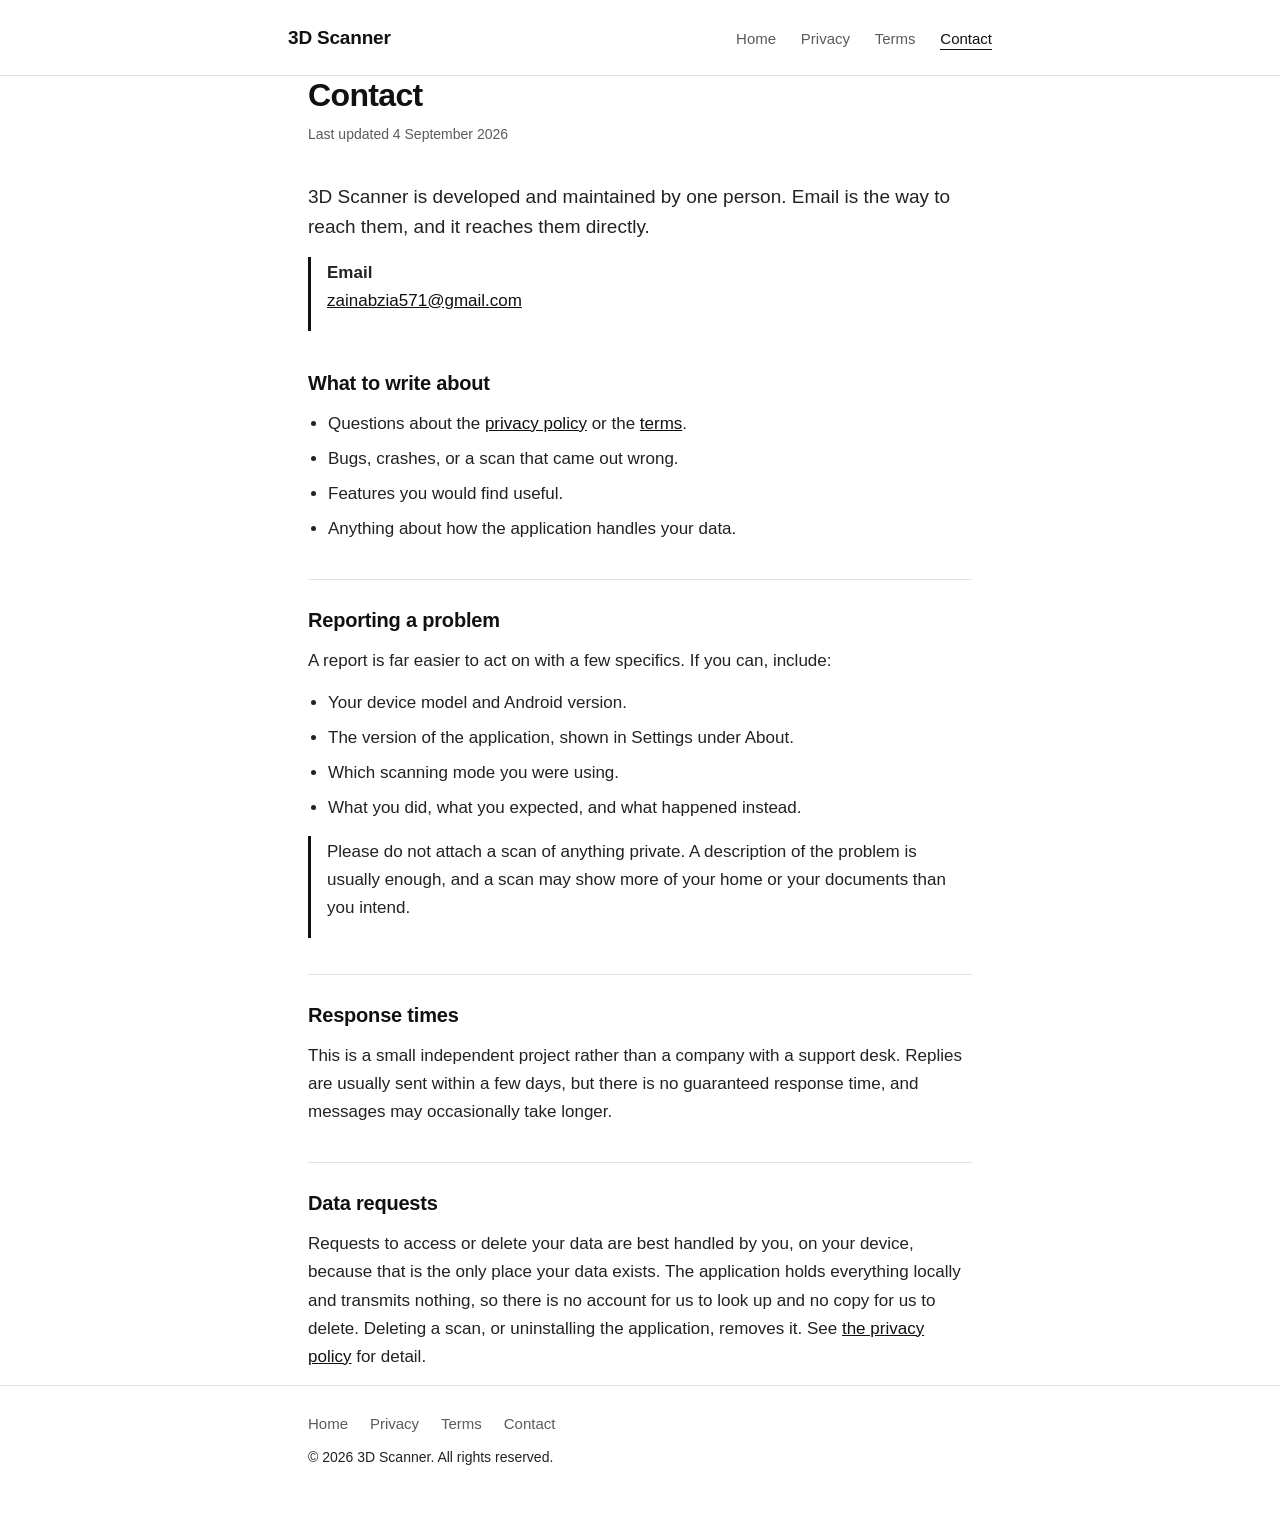
==== contact.html @ 054e2dff "Legal pages for the 3D Scanner Android application Privacy policy, terms and contact, as static HTML" ====
<!DOCTYPE html>
<html lang="en">
<head>
<meta charset="utf-8">
<meta name="viewport" content="width=device-width, initial-scale=1">
<title>Contact — 3D Scanner</title>
<meta name="description" content="Contact the developer of the 3D Scanner Android application.">
<link rel="stylesheet" href="style.css">
</head>
<body>

<header>
  <div class="wrap bar">
    <a class="brand" href="index.html">3D Scanner</a>
    <nav>
      <a href="index.html">Home</a>
      <a href="privacy.html">Privacy</a>
      <a href="terms.html">Terms</a>
      <a href="contact.html" aria-current="page">Contact</a>
    </nav>
  </div>
</header>

<main class="wrap">
  <h1>Contact</h1>
  <p class="updated">Last updated 4 September 2026</p>

  <p class="lede">
    3D Scanner is developed and maintained by one person. Email is the way to
    reach them, and it reaches them directly.
  </p>

  <div class="note">
    <p>
      <strong>Email</strong><br>
      <a href="mailto:zainabzia571@gmail.com">zainabzia571@gmail.com</a>
    </p>
  </div>

  <h2>What to write about</h2>
  <ul>
    <li>Questions about the <a href="privacy.html">privacy policy</a> or the <a href="terms.html">terms</a>.</li>
    <li>Bugs, crashes, or a scan that came out wrong.</li>
    <li>Features you would find useful.</li>
    <li>Anything about how the application handles your data.</li>
  </ul>

  <h2>Reporting a problem</h2>
  <p>
    A report is far easier to act on with a few specifics. If you can, include:
  </p>
  <ul>
    <li>Your device model and Android version.</li>
    <li>The version of the application, shown in Settings under About.</li>
    <li>Which scanning mode you were using.</li>
    <li>What you did, what you expected, and what happened instead.</li>
  </ul>
  <div class="note">
    <p>
      Please do not attach a scan of anything private. A description of the
      problem is usually enough, and a scan may show more of your home or your
      documents than you intend.
    </p>
  </div>

  <h2>Response times</h2>
  <p>
    This is a small independent project rather than a company with a support
    desk. Replies are usually sent within a few days, but there is no guaranteed
    response time, and messages may occasionally take longer.
  </p>

  <h2>Data requests</h2>
  <p>
    Requests to access or delete your data are best handled by you, on your
    device, because that is the only place your data exists. The application
    holds everything locally and transmits nothing, so there is no account for
    us to look up and no copy for us to delete. Deleting a scan, or uninstalling
    the application, removes it. See <a href="privacy.html">the privacy
    policy</a> for detail.
  </p>
</main>

<footer>
  <div class="wrap">
    <nav>
      <a href="index.html">Home</a>
      <a href="privacy.html">Privacy</a>
      <a href="terms.html">Terms</a>
      <a href="contact.html">Contact</a>
    </nav>
    <p>© 2026 3D Scanner. All rights reserved.</p>
  </div>
</footer>

</body>
</html>
---- style.css ----
/*
 * 3D Scanner — legal pages.
 *
 * Black and white, no images, no fonts to fetch, no scripts. These pages are
 * read once by a person deciding whether to trust the application and once by a
 * reviewer checking it has a policy at all; both are better served by text that
 * loads instantly than by anything else.
 */

:root {
    --ink: #111111;
    --paper: #ffffff;
    --muted: #5b5b5b;
    --rule: #e2e2e2;
    --measure: 44rem;
}

* {
    box-sizing: border-box;
}

html {
    -webkit-text-size-adjust: 100%;
}

body {
    margin: 0;
    background: var(--paper);
    color: var(--ink);
    font: 400 17px/1.65 -apple-system, BlinkMacSystemFont, "Segoe UI", Roboto,
        "Helvetica Neue", Arial, sans-serif;
}

.wrap {
    max-width: var(--measure);
    margin: 0 auto;
    padding: 0 20px;
}

/* ---------------------------------------------------------------- header */

header {
    border-bottom: 1px solid var(--rule);
}

.bar {
    display: flex;
    flex-wrap: wrap;
    align-items: baseline;
    gap: 8px 24px;
    padding: 22px 0;
}

.brand {
    font-size: 19px;
    font-weight: 600;
    letter-spacing: -0.01em;
    text-decoration: none;
    color: var(--ink);
    margin-right: auto;
}

nav a {
    color: var(--muted);
    text-decoration: none;
    font-size: 15px;
    padding-bottom: 2px;
    border-bottom: 1px solid transparent;
}

nav a + a {
    margin-left: 20px;
}

nav a:hover,
nav a:focus {
    color: var(--ink);
    border-bottom-color: var(--ink);
}

nav a[aria-current="page"] {
    color: var(--ink);
    border-bottom-color: var(--ink);
}

/* ------------------------------------------------------------------ page */

main {
    padding: 40px 0 64px;
}

h1 {
    font-size: 32px;
    line-height: 1.2;
    letter-spacing: -0.02em;
    margin: 0 0 8px;
}

.updated {
    color: var(--muted);
    font-size: 14px;
    margin: 0 0 36px;
}

h2 {
    font-size: 20px;
    letter-spacing: -0.01em;
    margin: 36px 0 10px;
    padding-top: 24px;
    border-top: 1px solid var(--rule);
}

h2:first-of-type {
    border-top: 0;
    padding-top: 0;
}

h3 {
    font-size: 16px;
    margin: 22px 0 6px;
}

p,
li {
    color: #222;
}

p {
    margin: 0 0 14px;
}

ul {
    margin: 0 0 14px;
    padding-left: 20px;
}

li {
    margin-bottom: 7px;
}

strong {
    font-weight: 600;
}

a {
    color: var(--ink);
}

/* A statement that matters more than the paragraph around it. */
.note {
    border-left: 3px solid var(--ink);
    padding: 2px 0 2px 16px;
    margin: 0 0 16px;
}

.lede {
    font-size: 19px;
    line-height: 1.6;
}

.cards {
    display: grid;
    gap: 14px;
    grid-template-columns: repeat(auto-fit, minmax(210px, 1fr));
    margin: 28px 0 8px;
}

.card {
    border: 1px solid var(--rule);
    padding: 18px;
    text-decoration: none;
    color: var(--ink);
    display: block;
}

.card:hover,
.card:focus {
    border-color: var(--ink);
}

.card h2 {
    border: 0;
    padding: 0;
    margin: 0 0 6px;
    font-size: 17px;
}

.card p {
    margin: 0;
    color: var(--muted);
    font-size: 15px;
}

/* ---------------------------------------------------------------- footer */

footer {
    border-top: 1px solid var(--rule);
    padding: 26px 0 40px;
    color: var(--muted);
    font-size: 14px;
}

footer nav {
    margin-bottom: 10px;
}

footer nav a + a {
    margin-left: 18px;
}

/* ------------------------------------------------------------ small screens */

@media (max-width: 520px) {
    body {
        font-size: 16px;
    }

    h1 {
        font-size: 27px;
    }

    h2 {
        font-size: 18px;
    }

    nav a + a {
        margin-left: 16px;
    }

    .bar {
        padding: 18px 0;
    }
}

/* Printed policies are a real thing reviewers do. */
@media print {
    header nav,
    footer nav {
        display: none;
    }

    body {
        font-size: 12pt;
    }
}
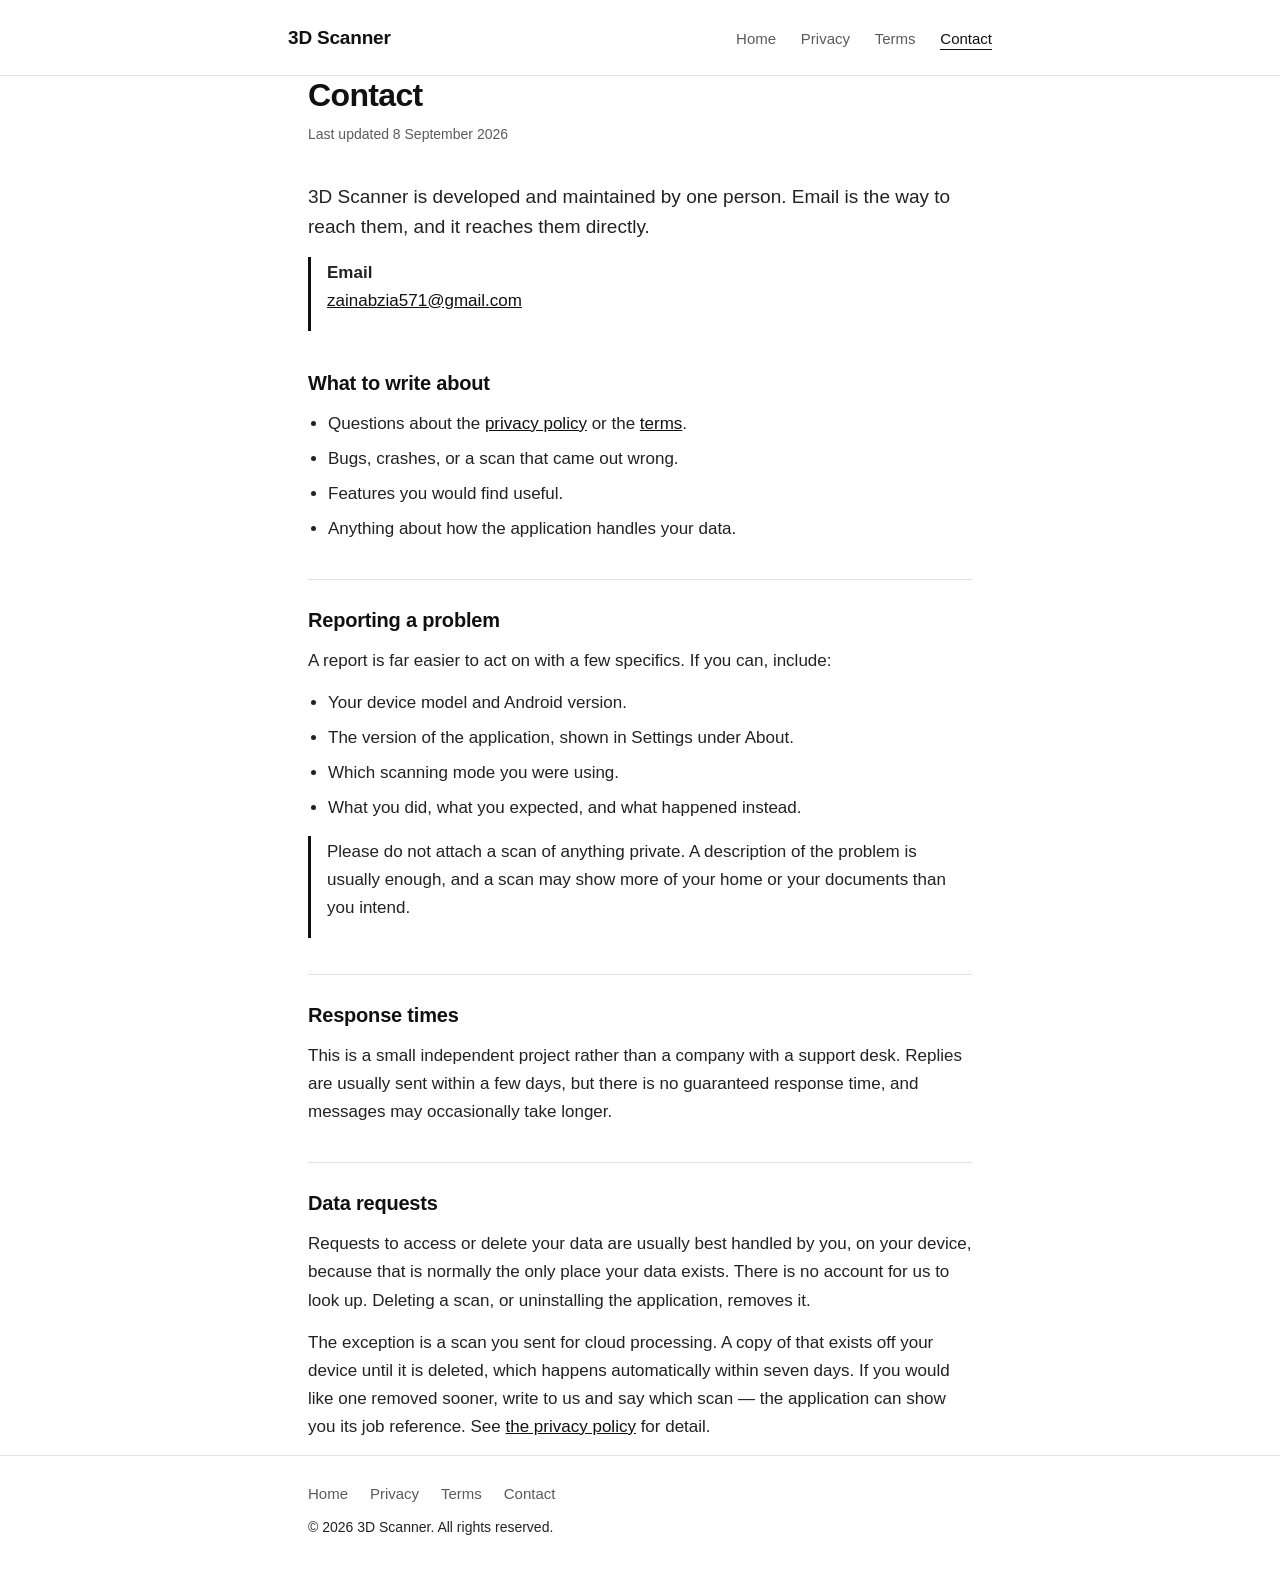
==== commit cfbad843: "Rewrite for optional cloud processing The pages live today say the application cannot reach a networ" ====
--- a/contact.html
+++ b/contact.html
@@ -23,7 +23,7 @@
 
 <main class="wrap">
   <h1>Contact</h1>
-  <p class="updated">Last updated 4 September 2026</p>
+  <p class="updated">Last updated 8 September 2026</p>
 
   <p class="lede">
     3D Scanner is developed and maintained by one person. Email is the way to
@@ -72,12 +72,17 @@
 
   <h2>Data requests</h2>
   <p>
-    Requests to access or delete your data are best handled by you, on your
-    device, because that is the only place your data exists. The application
-    holds everything locally and transmits nothing, so there is no account for
-    us to look up and no copy for us to delete. Deleting a scan, or uninstalling
-    the application, removes it. See <a href="privacy.html">the privacy
-    policy</a> for detail.
+    Requests to access or delete your data are usually best handled by you, on
+    your device, because that is normally the only place your data exists. There
+    is no account for us to look up. Deleting a scan, or uninstalling the
+    application, removes it.
+  </p>
+  <p>
+    The exception is a scan you sent for cloud processing. A copy of that exists
+    off your device until it is deleted, which happens automatically within seven
+    days. If you would like one removed sooner, write to us and say which scan —
+    the application can show you its job reference. See
+    <a href="privacy.html">the privacy policy</a> for detail.
   </p>
 </main>
 
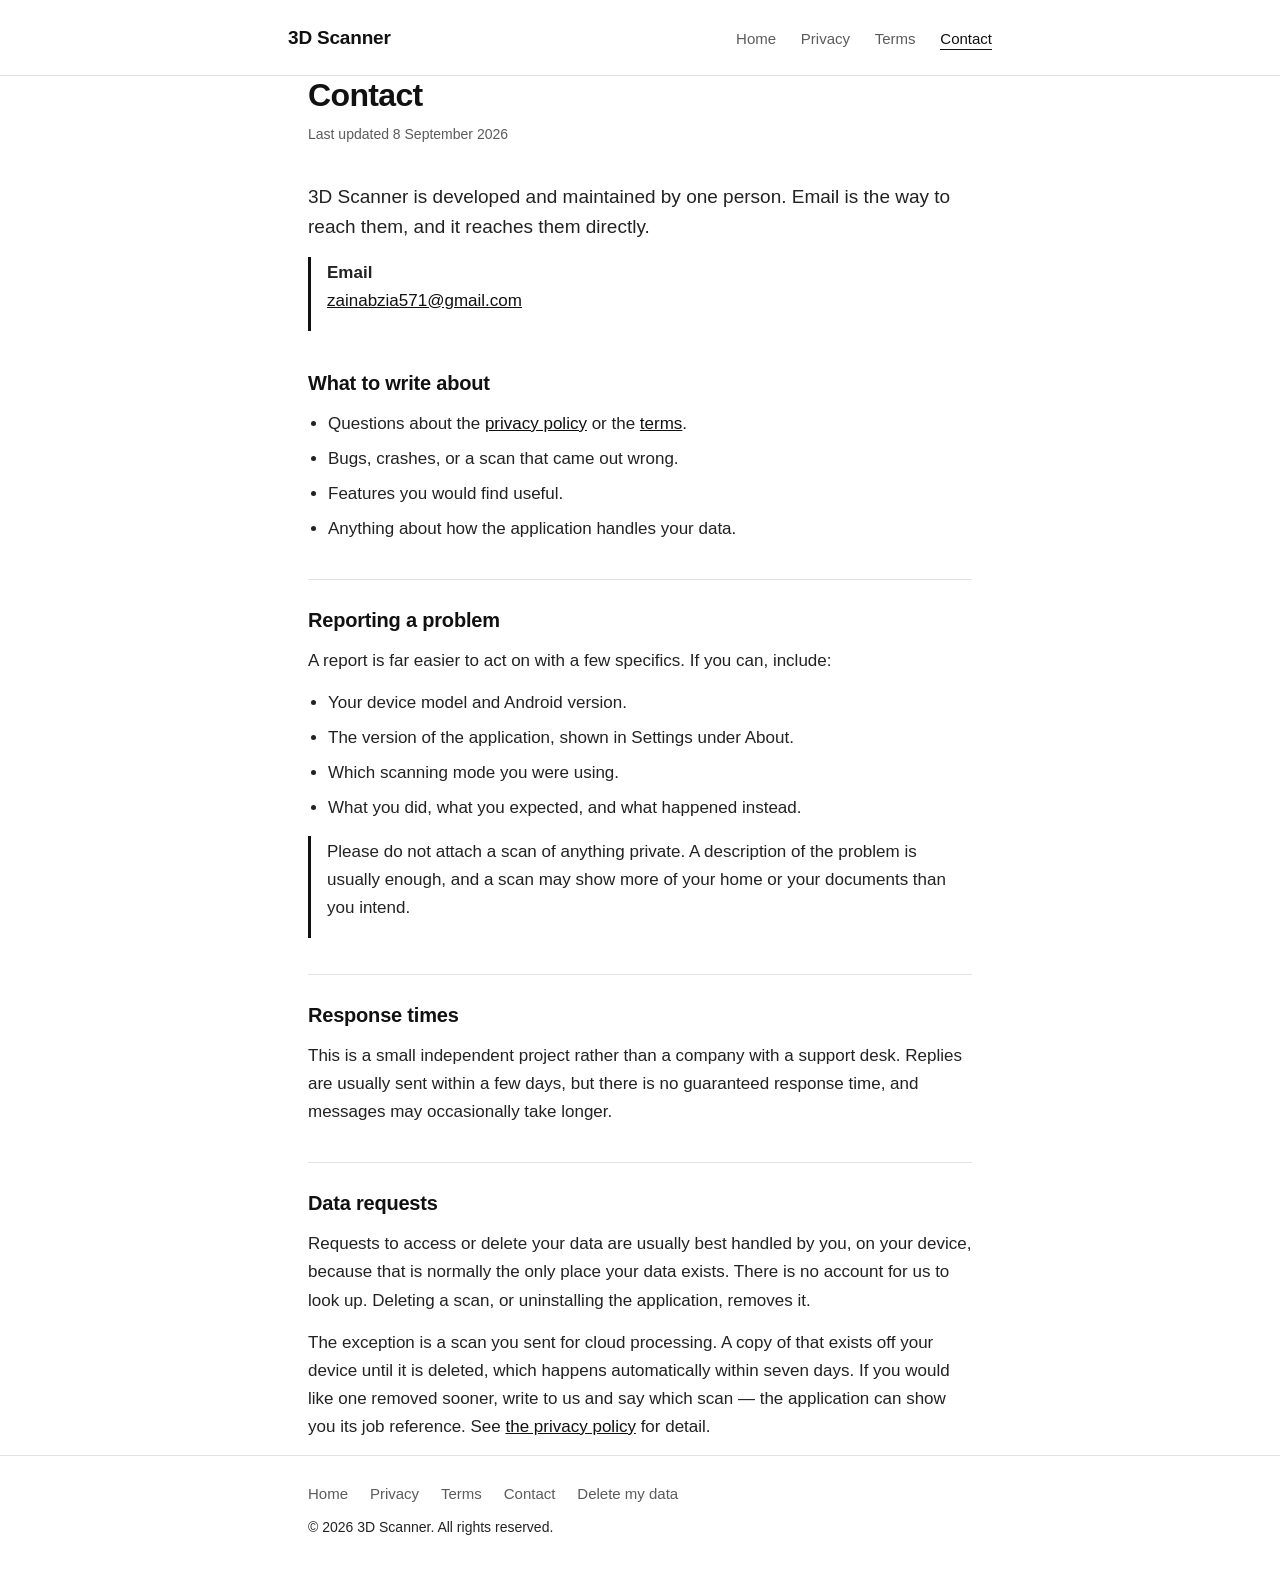
==== commit 665c7809: "Link the deletion page from every footer The first attempt matched a footer markup this site does no" ====
--- a/contact.html
+++ b/contact.html
@@ -93,6 +93,7 @@
       <a href="privacy.html">Privacy</a>
       <a href="terms.html">Terms</a>
       <a href="contact.html">Contact</a>
+      <a href="delete-data.html">Delete my data</a>
     </nav>
     <p>© 2026 3D Scanner. All rights reserved.</p>
   </div>
